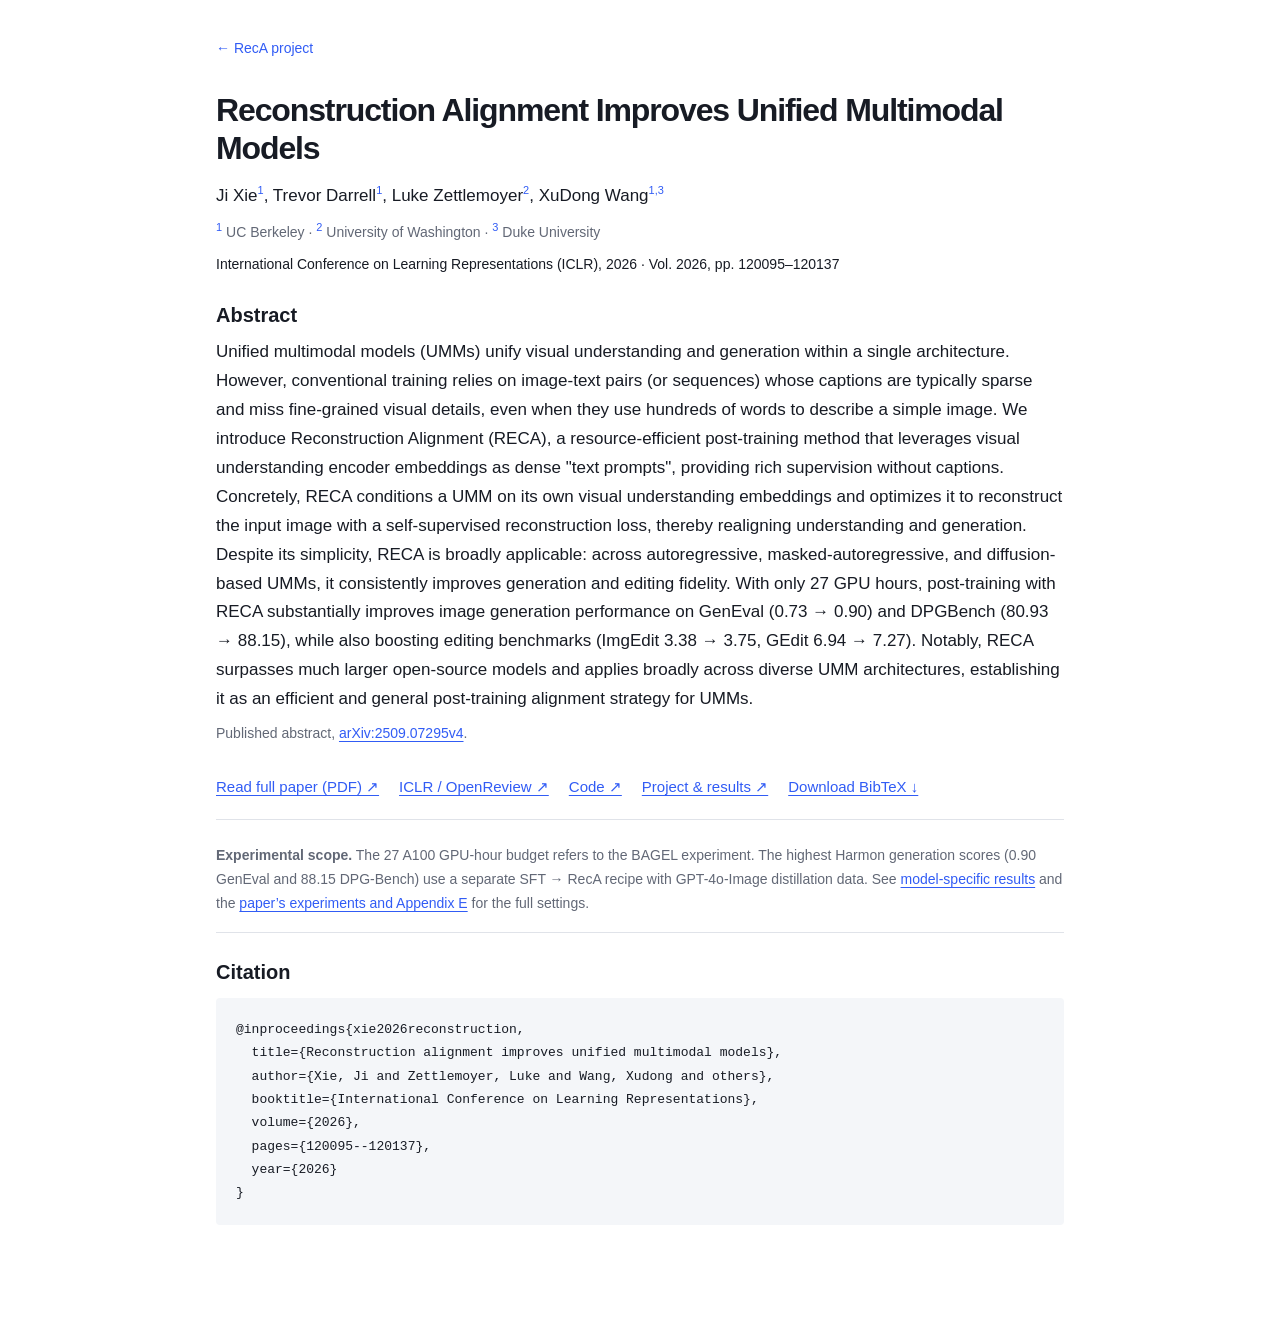
==== paper.html @ 05f34b67 "Refresh RecA project page and align ICLR citation Redesign the project page, add ICLR 2026 and updat" ====
<!DOCTYPE html>
<html lang="en">
<head>
  <meta charset="UTF-8">
  <meta name="viewport" content="width=device-width, initial-scale=1.0">
  <meta name="description" content="RecA improves text-to-image generation and image editing in unified multimodal models through understanding-to-generation transfer and self-supervised post-training.">
  <meta property="og:title" content="RecA: Reconstruction Alignment Improves Unified Multimodal Models">
  <meta property="og:description" content="RecA improves text-to-image generation and image editing in unified multimodal models through understanding-to-generation transfer and self-supervised post-training.">
  <meta property="og:url" content="https://reconstruction-alignment.github.io/paper.html">
  <meta name="twitter:title" content="RecA: Reconstruction Alignment Improves Unified Multimodal Models">
  <meta name="twitter:description" content="RecA improves text-to-image generation and image editing in unified multimodal models through understanding-to-generation transfer and self-supervised post-training.">
  <link rel="canonical" href="https://reconstruction-alignment.github.io/paper.html">
  <meta name="citation_title" content="Reconstruction Alignment Improves Unified Multimodal Models">
  <meta name="citation_author" content="Ji Xie">
  <meta name="citation_author" content="Trevor Darrell">
  <meta name="citation_author" content="Luke Zettlemoyer">
  <meta name="citation_author" content="XuDong Wang">
  <meta name="citation_publication_date" content="2026">
  <meta name="citation_conference_title" content="International Conference on Learning Representations">
  <meta name="citation_abstract_html_url" content="https://reconstruction-alignment.github.io/paper.html">
  <meta name="citation_volume" content="2026">
  <meta name="citation_firstpage" content="120095">
  <meta name="citation_lastpage" content="120137">
  <script type="application/ld+json">
{
  "@context": "https://schema.org",
  "@type": "ScholarlyArticle",
  "@id": "https://openreview.net/forum?id=ppQWp8yrm7",
  "name": "Reconstruction Alignment Improves Unified Multimodal Models",
  "url": "https://openreview.net/forum?id=ppQWp8yrm7",
  "mainEntityOfPage": "https://reconstruction-alignment.github.io/paper.html",
  "sameAs": [
    "https://arxiv.org/abs/2509.07295"
  ],
  "author": [
    {
      "@type": "Person",
      "name": "Ji Xie",
      "url": "https://horizonwind2004.github.io/"
    },
    {
      "@type": "Person",
      "name": "Trevor Darrell",
      "url": "https://people.eecs.berkeley.edu/~trevor/"
    },
    {
      "@type": "Person",
      "name": "Luke Zettlemoyer",
      "url": "https://homes.cs.washington.edu/~lsz/"
    },
    {
      "@type": "Person",
      "name": "XuDong Wang",
      "url": "https://xudongfrankwang.github.io/",
      "affiliation": [
        {
          "@type": "Organization",
          "name": "UC Berkeley"
        },
        {
          "@type": "Organization",
          "name": "Duke University"
        }
      ]
    }
  ],
  "description": "RecA improves text-to-image generation and image editing in unified multimodal models through understanding-to-generation transfer and self-supervised post-training.",
  "isPartOf": {
    "@type": "PublicationVolume",
    "volumeNumber": "2026",
    "isPartOf": {
      "@type": "CreativeWork",
      "name": "International Conference on Learning Representations"
    }
  },
  "pageStart": "120095",
  "pageEnd": "120137",
  "keywords": [
    "unified multimodal models",
    "unified understanding and generation",
    "self-supervised post-training",
    "understanding-to-generation transfer",
    "semantic reconstruction",
    "text-to-image generation",
    "image editing"
  ],
  "abstract": "Unified multimodal models (UMMs) unify visual understanding and generation within a single architecture. However, conventional training relies on image-text pairs (or sequences) whose captions are typically sparse and miss fine-grained visual details, even when they use hundreds of words to describe a simple image. We introduce Reconstruction Alignment (RECA), a resource-efficient post-training method that leverages visual understanding encoder embeddings as dense \"text prompts\", providing rich supervision without captions. Concretely, RECA conditions a UMM on its own visual understanding embeddings and optimizes it to reconstruct the input image with a self-supervised reconstruction loss, thereby realigning understanding and generation. Despite its simplicity, RECA is broadly applicable: across autoregressive, masked-autoregressive, and diffusion-based UMMs, it consistently improves generation and editing fidelity. With only 27 GPU hours, post-training with RECA substantially improves image generation performance on GenEval (0.73 → 0.90) and DPGBench (80.93 → 88.15), while also boosting editing benchmarks (ImgEdit 3.38 → 3.75, GEdit 6.94 → 7.27). Notably, RECA surpasses much larger open-source models and applies broadly across diverse UMM architectures, establishing it as an efficient and general post-training alignment strategy for UMMs."
}
</script>
  
  <title>Reconstruction Alignment Improves Unified Multimodal Models | Abstract · ICLR 2026</title>
  
  <link rel="icon" type="image/png" href="static/files/teaser/logo.png">
  <link rel="shortcut icon" href="static/files/teaser/logo.png" type="image/png">

<style>
*{box-sizing:border-box}body{margin:0;background:#fff;color:#171b24;font:17px/1.7 -apple-system,BlinkMacSystemFont,"Segoe UI",sans-serif}main{max-width:900px;margin:34px auto;padding:0 26px 45px}a{color:#315cf5;text-underline-offset:3px}.back{font-size:14px;text-decoration:none}h1{font-size:32px;line-height:1.2;font-weight:600;letter-spacing:-.035em;margin:28px 0 13px}h2{font-size:20px;line-height:1.3;margin:26px 0 10px}.authors{margin:0;font-size:17px}.authors a{color:inherit;text-decoration:none}.affiliations,.publication,.scope,.source{font-size:14px;color:#626876;margin:8px 0}.publication{color:#171b24}.abstract{margin:0}.links{display:flex;gap:20px;flex-wrap:wrap;padding:20px 0;border-bottom:1px solid #e0e3e9;font-size:15px}.scope{padding:16px 0;border-bottom:1px solid #e0e3e9}pre{padding:20px;background:#f4f6f9;overflow:auto;font:13px/1.8 ui-monospace,SFMono-Regular,Consolas,monospace;border-radius:4px}:focus-visible{outline:3px solid #315cf5;outline-offset:4px}sup{font-size:11px;color:#315cf5}@media(max-width:600px){main{margin:23px auto;padding-inline:20px}h1{font-size:27px}body{font-size:16px}.links{gap:15px}}
</style></head><body><main>
<a class="back" href="./">← RecA project</a>
<h1>Reconstruction Alignment Improves Unified Multimodal Models</h1>
<p class="authors"><a href="https://horizonwind2004.github.io/">Ji Xie</a><sup>1</sup>, <a href="https://people.eecs.berkeley.edu/~trevor/">Trevor Darrell</a><sup>1</sup>, <a href="https://homes.cs.washington.edu/~lsz/">Luke Zettlemoyer</a><sup>2</sup>, <a href="https://xudongfrankwang.github.io/">XuDong Wang</a><sup>1,3</sup></p>
<p class="affiliations"><sup>1</sup> UC Berkeley · <sup>2</sup> University of Washington · <sup>3</sup> Duke University</p>
<p class="publication">International Conference on Learning Representations (ICLR), 2026 · Vol. 2026, pp. 120095–120137</p>
<h2>Abstract</h2>
<p class="abstract">Unified multimodal models (UMMs) unify visual understanding and generation within a single architecture. However, conventional training relies on image-text pairs (or sequences) whose captions are typically sparse and miss fine-grained visual details, even when they use hundreds of words to describe a simple image. We introduce Reconstruction Alignment (RECA), a resource-efficient post-training method that leverages visual understanding encoder embeddings as dense &quot;text prompts&quot;, providing rich supervision without captions. Concretely, RECA conditions a UMM on its own visual understanding embeddings and optimizes it to reconstruct the input image with a self-supervised reconstruction loss, thereby realigning understanding and generation. Despite its simplicity, RECA is broadly applicable: across autoregressive, masked-autoregressive, and diffusion-based UMMs, it consistently improves generation and editing fidelity. With only 27 GPU hours, post-training with RECA substantially improves image generation performance on GenEval (0.73 → 0.90) and DPGBench (80.93 → 88.15), while also boosting editing benchmarks (ImgEdit 3.38 → 3.75, GEdit 6.94 → 7.27). Notably, RECA surpasses much larger open-source models and applies broadly across diverse UMM architectures, establishing it as an efficient and general post-training alignment strategy for UMMs.</p>
<p class="source">Published abstract, <a href="https://arxiv.org/abs/2509.07295v4">arXiv:2509.07295v4</a>.</p>
<nav class="links" aria-label="Paper resources"><a href="https://arxiv.org/pdf/2509.07295">Read full paper (PDF) ↗</a><a href="https://openreview.net/forum?id=ppQWp8yrm7">ICLR / OpenReview ↗</a><a href="https://github.com/HorizonWind2004/reconstruction-alignment">Code ↗</a><a href="./">Project &amp; results ↗</a><a href="citation.bib" download>Download BibTeX ↓</a></nav>
<p class="scope"><strong>Experimental scope.</strong> The 27 A100 GPU-hour budget refers to the BAGEL experiment. The highest Harmon generation scores (0.90 GenEval and 88.15 DPG-Bench) use a separate SFT → RecA recipe with GPT-4o-Image distillation data. See <a href="./#results">model-specific results</a> and the <a href="https://arxiv.org/html/2509.07295v4">paper’s experiments and Appendix E</a> for the full settings.</p>
<h2>Citation</h2><pre><code>@inproceedings{xie2026reconstruction,
  title={Reconstruction alignment improves unified multimodal models},
  author={Xie, Ji and Zettlemoyer, Luke and Wang, Xudong and others},
  booktitle={International Conference on Learning Representations},
  volume={2026},
  pages={120095--120137},
  year={2026}
}</code></pre>
</main></body></html>
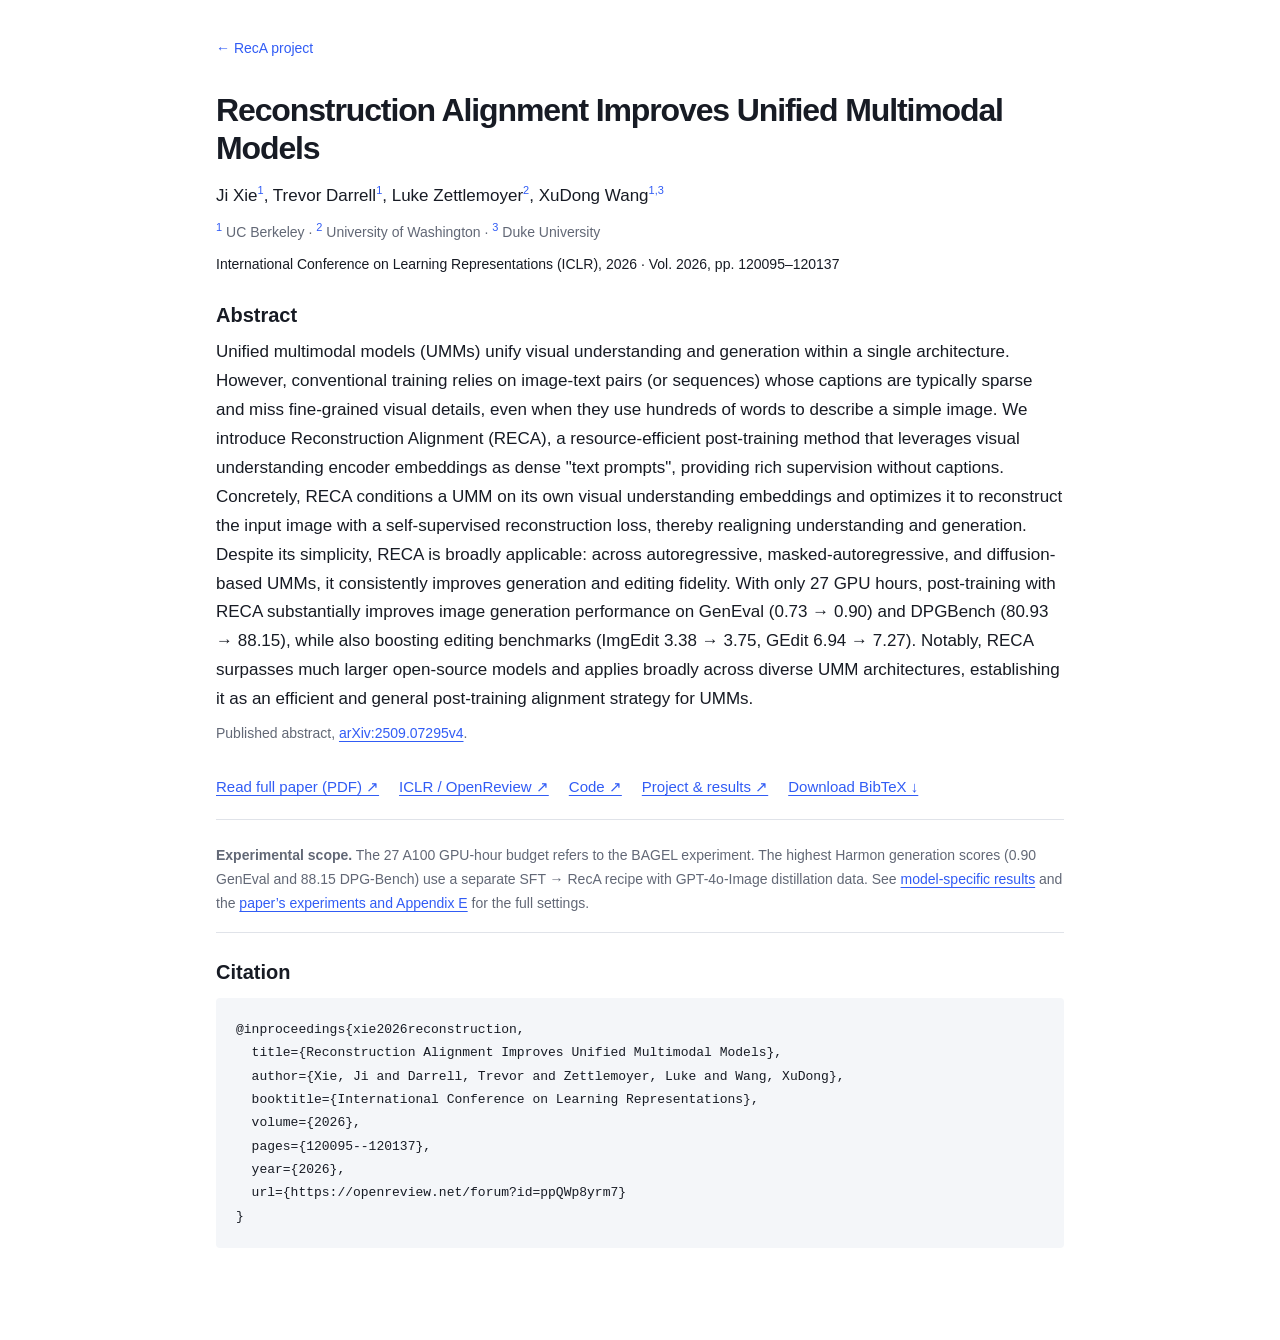
==== commit c7b9f1ac: "Correct the RecA citation on the paper page" ====
--- a/paper.html
+++ b/paper.html
@@ -107,11 +107,12 @@
 <nav class="links" aria-label="Paper resources"><a href="https://arxiv.org/pdf/2509.07295">Read full paper (PDF) ↗</a><a href="https://openreview.net/forum?id=ppQWp8yrm7">ICLR / OpenReview ↗</a><a href="https://github.com/HorizonWind2004/reconstruction-alignment">Code ↗</a><a href="./">Project &amp; results ↗</a><a href="citation.bib" download>Download BibTeX ↓</a></nav>
 <p class="scope"><strong>Experimental scope.</strong> The 27 A100 GPU-hour budget refers to the BAGEL experiment. The highest Harmon generation scores (0.90 GenEval and 88.15 DPG-Bench) use a separate SFT → RecA recipe with GPT-4o-Image distillation data. See <a href="./#results">model-specific results</a> and the <a href="https://arxiv.org/html/2509.07295v4">paper’s experiments and Appendix E</a> for the full settings.</p>
 <h2>Citation</h2><pre><code>@inproceedings{xie2026reconstruction,
-  title={Reconstruction alignment improves unified multimodal models},
-  author={Xie, Ji and Zettlemoyer, Luke and Wang, Xudong and others},
+  title={Reconstruction Alignment Improves Unified Multimodal Models},
+  author={Xie, Ji and Darrell, Trevor and Zettlemoyer, Luke and Wang, XuDong},
   booktitle={International Conference on Learning Representations},
   volume={2026},
   pages={120095--120137},
-  year={2026}
+  year={2026},
+  url={https://openreview.net/forum?id=ppQWp8yrm7}
 }</code></pre>
 </main></body></html>
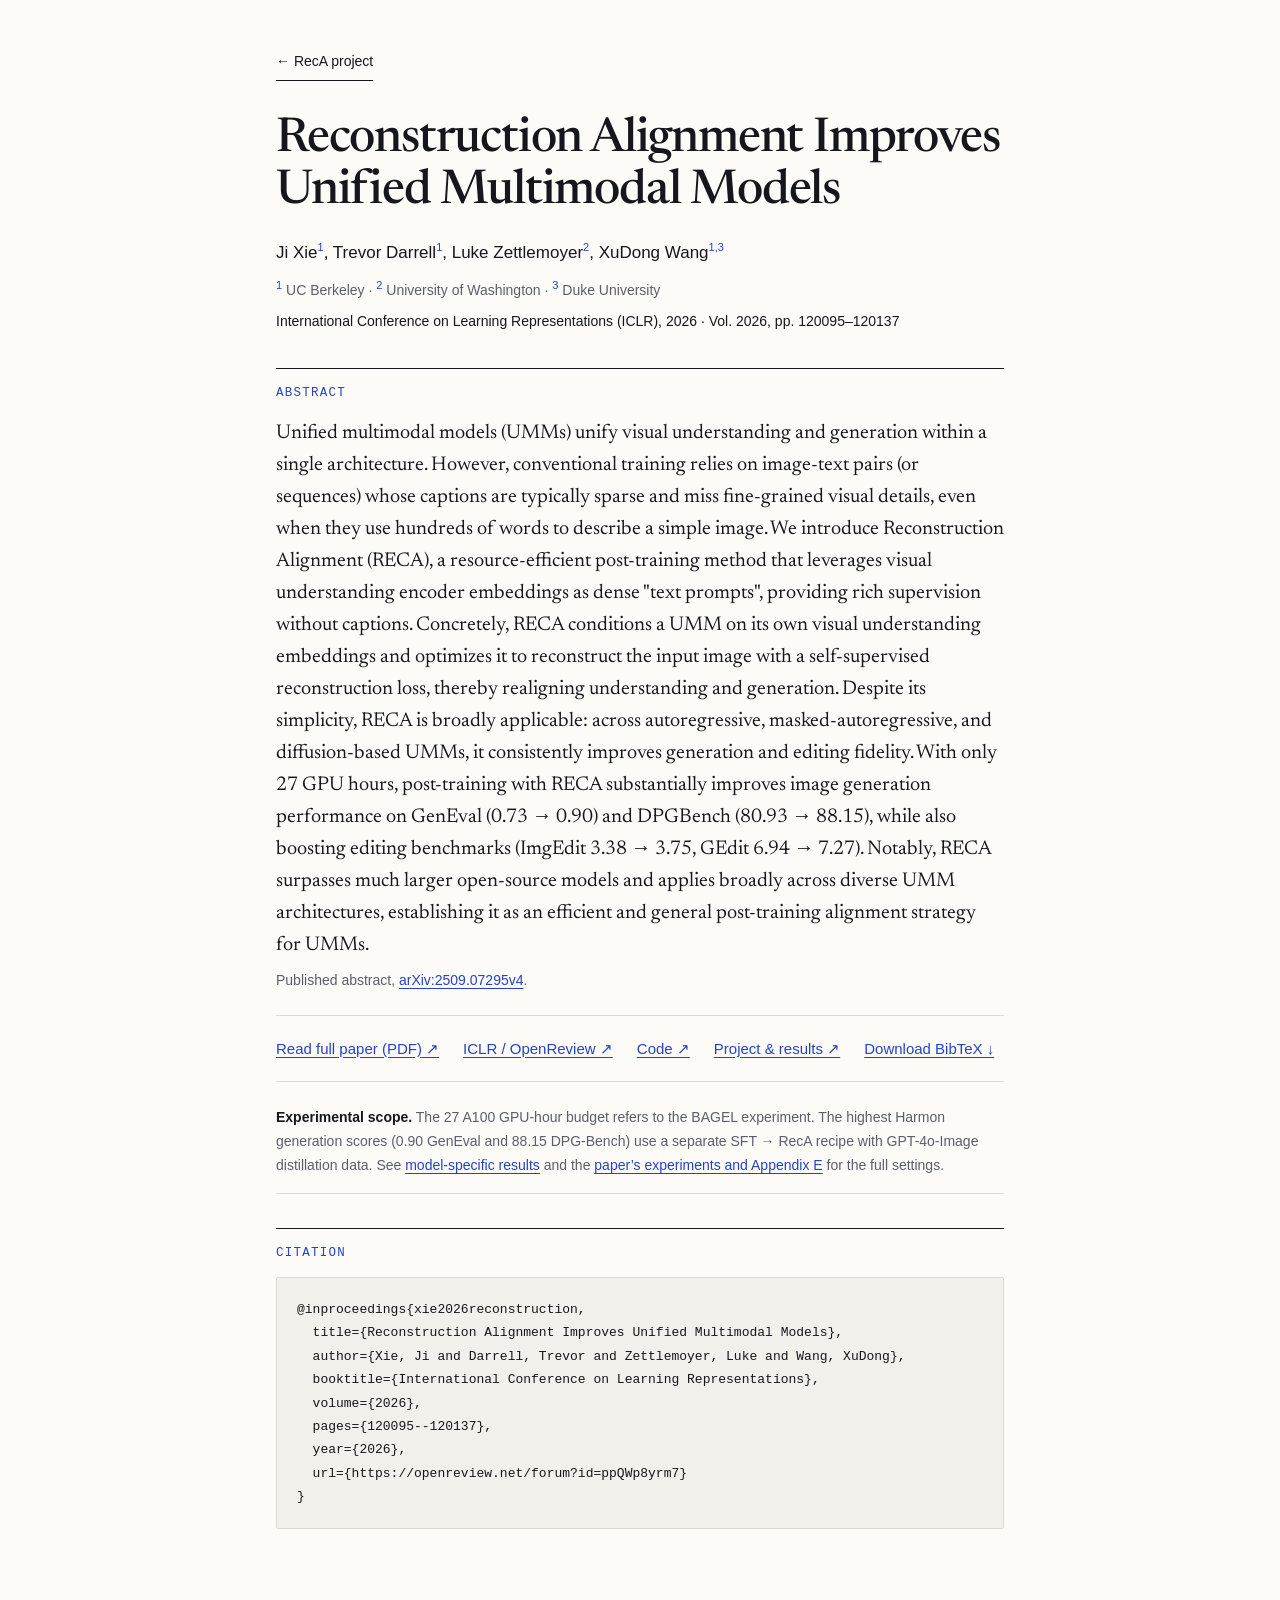
==== commit c0920770: "Refresh RecA project site design" ====
--- a/paper.html
+++ b/paper.html
@@ -95,6 +95,30 @@
 
 <style>
 *{box-sizing:border-box}body{margin:0;background:#fff;color:#171b24;font:17px/1.7 -apple-system,BlinkMacSystemFont,"Segoe UI",sans-serif}main{max-width:900px;margin:34px auto;padding:0 26px 45px}a{color:#315cf5;text-underline-offset:3px}.back{font-size:14px;text-decoration:none}h1{font-size:32px;line-height:1.2;font-weight:600;letter-spacing:-.035em;margin:28px 0 13px}h2{font-size:20px;line-height:1.3;margin:26px 0 10px}.authors{margin:0;font-size:17px}.authors a{color:inherit;text-decoration:none}.affiliations,.publication,.scope,.source{font-size:14px;color:#626876;margin:8px 0}.publication{color:#171b24}.abstract{margin:0}.links{display:flex;gap:20px;flex-wrap:wrap;padding:20px 0;border-bottom:1px solid #e0e3e9;font-size:15px}.scope{padding:16px 0;border-bottom:1px solid #e0e3e9}pre{padding:20px;background:#f4f6f9;overflow:auto;font:13px/1.8 ui-monospace,SFMono-Regular,Consolas,monospace;border-radius:4px}:focus-visible{outline:3px solid #315cf5;outline-offset:4px}sup{font-size:11px;color:#315cf5}@media(max-width:600px){main{margin:23px auto;padding-inline:20px}h1{font-size:27px}body{font-size:16px}.links{gap:15px}}
+</style>
+<link rel="preconnect" href="https://fonts.googleapis.com"><link rel="preconnect" href="https://fonts.gstatic.com" crossorigin>
+<link href="https://fonts.googleapis.com/css2?family=Newsreader:opsz,wght@6..72,400..600&display=swap" rel="stylesheet">
+<style>
+/* Editorial layer, matching the homepage (static/css/editorial.css). Visual only. */
+body{background:#fcfbf8;color:#15171c}
+main{max-width:780px;margin-top:44px}
+a{color:#2444c4}
+.back{display:inline-block;padding:6px 0;color:#15171c;border-bottom:1px solid #15171c}
+.back:hover{color:#2444c4;border-color:#2444c4}
+h1{font-family:"Newsreader","Iowan Old Style","Palatino Linotype",Palatino,Georgia,serif;font-size:clamp(31px,5.4vw,48px);font-weight:500;line-height:1.08;letter-spacing:-.025em;margin:34px 0 20px}
+h2{font:500 12.5px/1.4 ui-monospace,SFMono-Regular,Consolas,monospace;letter-spacing:.1em;text-transform:uppercase;color:#2444c4;border-top:1px solid #15171c;padding-top:16px;margin:34px 0 14px}
+.authors a:hover{text-decoration:underline}
+.affiliations,.publication,.scope,.source{color:#5a5f6a}
+.publication{color:#15171c}
+.abstract{font-family:"Newsreader","Iowan Old Style","Palatino Linotype",Palatino,Georgia,serif;font-size:20px;line-height:1.6}
+.links{gap:8px 24px;padding:14px 0;border-top:1px solid #dcd9d1;border-bottom-color:#dcd9d1;margin-top:22px}
+.links a{padding-block:6px}
+.scope{border-bottom-color:#dcd9d1}
+.scope strong{color:#15171c}
+pre{background:#f2f0ea;border:1px solid #dcd9d1;border-radius:2px}
+:focus-visible{outline:3px solid #2444c4;outline-offset:3px}
+sup{color:#2444c4}
+@media(max-width:600px){.abstract{font-size:18px}main{margin-top:26px}}
 </style></head><body><main>
 <a class="back" href="./">← RecA project</a>
 <h1>Reconstruction Alignment Improves Unified Multimodal Models</h1>
